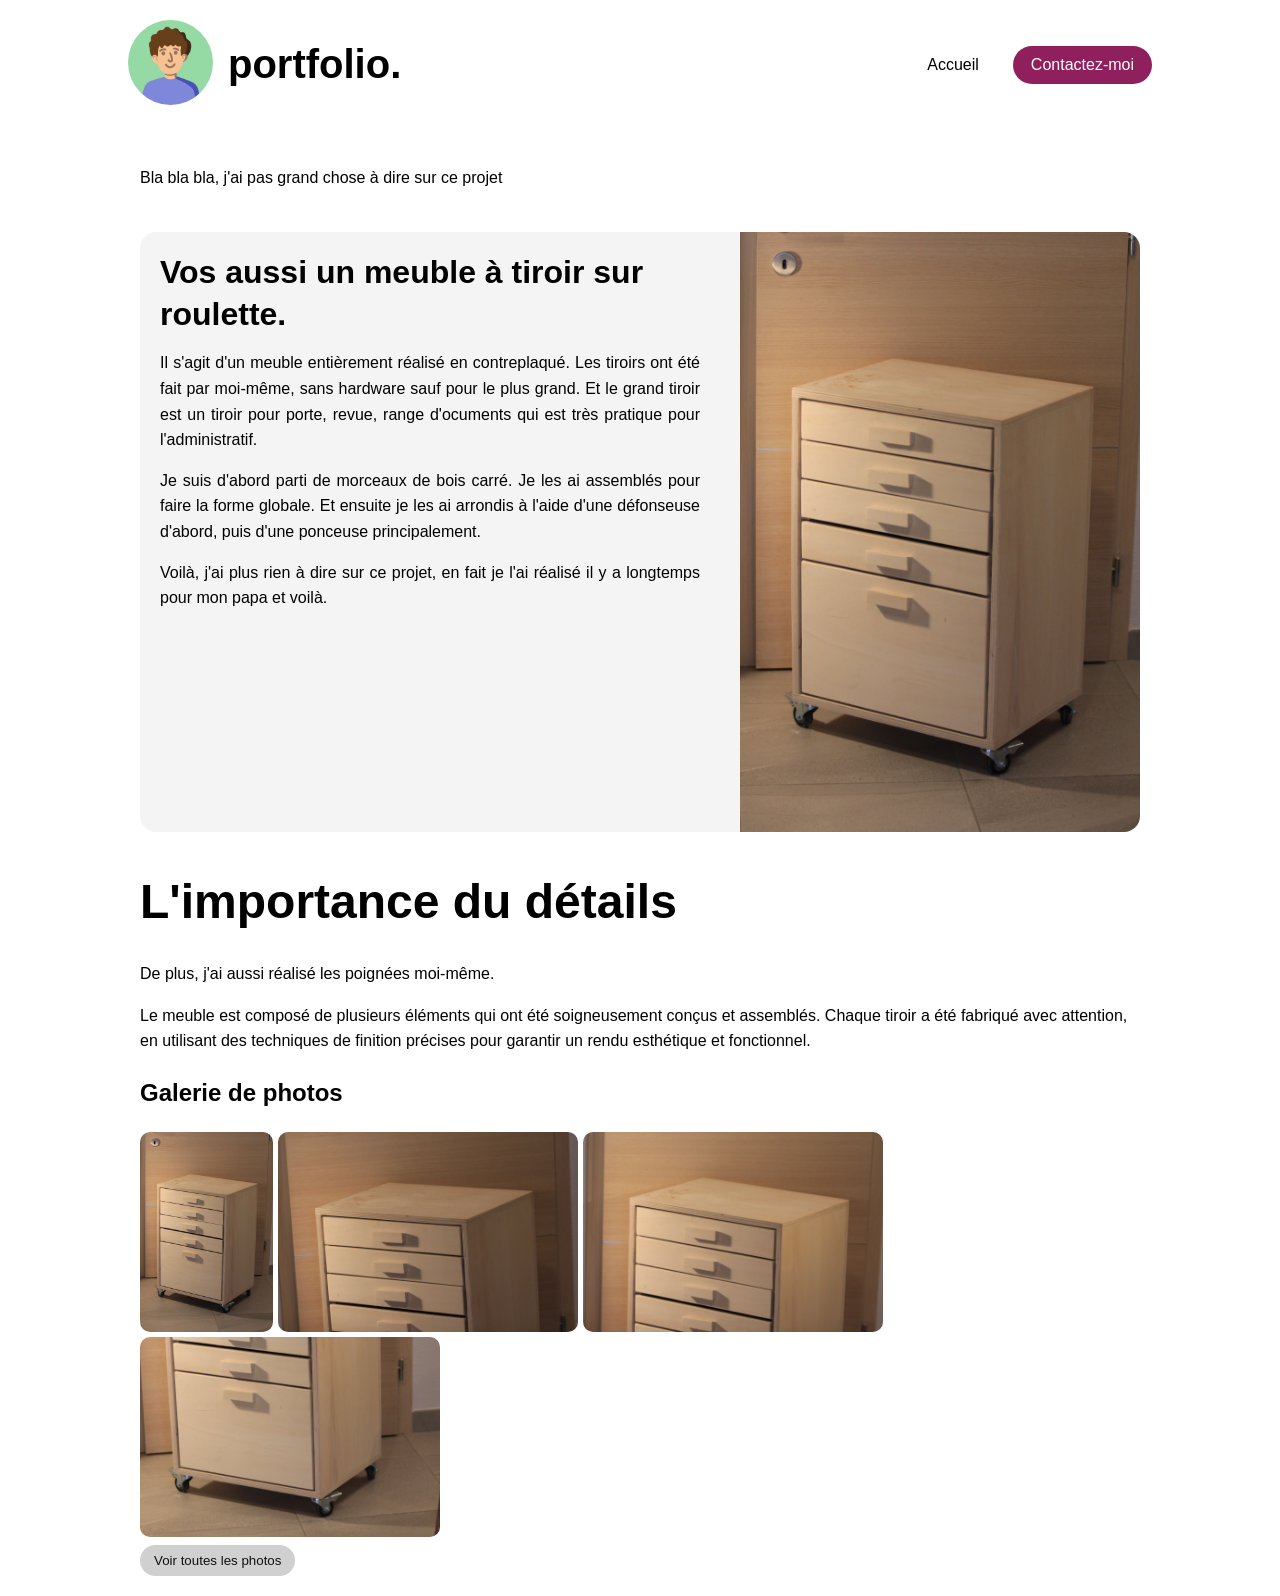
==== 1-html/projet-meuble-tirroir.html @ 9f95b2ad "3d" ====
<!DOCTYPE html>
<html lang="en">
<head>

<!-- Google tag (gtag.js) -->
<script async src="https://www.googletagmanager.com/gtag/js?id=G-CT20T6XKPM"></script>
<script>
  window.dataLayer = window.dataLayer || [];
  function gtag(){dataLayer.push(arguments);}
  gtag('js', new Date());

  gtag('config', 'G-CT20T6XKPM');
</script>

        <meta charset="UTF-8">
        <meta name="viewport" content="width=device-width, initial-scale=1.0">
        <title>Clément Ferrier</title>
        <link rel="stylesheet" href="../2-css/style.css">
        <link rel="icon" href="../4-image/avatar/avatar_vert.png" type="image/x-icon">
</head>
<body>
    <div class="header">
        <div class="header-left">
            <a href="../index.html" class="home-link">
                <img src="../4-image/avatar/avatar_vert.png" alt="Ma photo" class="avatar">
            </a>
            <h1>portfolio.</h1>
        </div>
        <div class="header-center"></div>
        <div class="header-right">
            <nav class="nav-links">
                <a href="../index.html">Accueil</a>
                <span class="nav-sep" aria-hidden="true"></span>
                <a class="contact-btn" id="contactBtn">Contactez-moi</a>
                <span id="email" style="display:none;">clement@example.com</span>
            </nav>
        </div>
    </div>
    <div class="contenu">
        <p>Bla bla bla, j'ai pas grand chose à dire sur ce projet</p>
        <br>
        <div class="main-photo-container">
            <div>
                <h1>Vos aussi un meuble à tiroir sur roulette.</h1>
                <p>Il s'agit d'un meuble entièrement réalisé en contreplaqué. Les tiroirs ont été fait par moi-même, sans hardware sauf pour le plus grand. Et le grand tiroir est un tiroir pour porte, revue, range d'ocuments qui est très pratique pour l'administratif.</p>               <p>Je suis d'abord parti de morceaux de bois carré. Je les ai assemblés pour faire la forme globale. Et ensuite je les ai arrondis à l'aide d'une défonseuse d'abord, puis d'une ponceuse principalement.</p>
                <p>Voilà, j'ai plus rien à dire sur ce projet, en fait je l'ai réalisé il y a longtemps pour mon papa et voilà.</p>
            </div>
            <img src="../4-image/photos-meuble-tirroirs/1.JPG" alt="Photo du me" class="main-photo">
        </div>
        <h1>L'importance du détails</h1>
        <p>De plus, j'ai aussi réalisé les poignées moi-même.   </p>
        <p>Le meuble est composé de plusieurs éléments qui ont été soigneusement conçus et assemblés. Chaque tiroir a été fabriqué avec attention, en utilisant des techniques de finition précises pour garantir un rendu esthétique et fonctionnel.</p>
        <h2>Galerie de photos</h2>
        <div class="gallery" id="stool-gallery">
          <img src="../4-image/photos-meuble-tirroirs/1.JPG" alt="Image 1" class="photo">
          <img src="../4-image/photos-meuble-tirroirs/2.JPG" alt="Image 2" class="photo">
          <img src="../4-image/photos-meuble-tirroirs/3.JPG" alt="Image 3" class="photo">
          <img src="../4-image/photos-meuble-tirroirs/4.JPG" alt="Image 4" class="photo">
          <img src="../4-image/photos-meuble-tirroirs/5.JPG" alt="Image 5" class="photo hidden">
          <img src="../4-image/photos-meuble-tirroirs/6.JPG" alt="Image 6" class="photo hidden">
          <img src="../4-image/photos-meuble-tirroirs/7.JPG" alt="Image 7" class="photo hidden">
          <img src="../4-image/photos-meuble-tirroirs/8.JPG" alt="Image 8" class="photo hidden">
          <img src="../4-image/photos-meuble-tirroirs/9.JPG" alt="Image 9" class="photo hidden">
          <img src="../4-image/photos-meuble-tirroirs/10.JPG" alt="Image 10" class="photo hidden">
          <img src="../4-image/photos-meuble-tirroirs/11.JPG" alt="Image 11" class="photo hidden">
          <img src="../4-image/photos-meuble-tirroirs/12.JPG" alt="Image 12" class="photo hidden">
          <img src="../4-image/photos-meuble-tirroirs/13.JPG" alt="Image 13" class="photo hidden">
          <img src="../4-image/photos-meuble-tirroirs/14.JPG" alt="Image 14" class="photo hidden">
            <img src="../4-image/photos-meuble-tirroirs/15.JPG" alt="Image 15" class="photo hidden">
            <img src="../4-image/photos-meuble-tirroirs/16.JPG" alt="Image 16" class="photo hidden">
            <img src="../4-image/photos-meuble-tirroirs/17.JPG" alt="Image 17" class="photo hidden">
            <img src="../4-image/photos-meuble-tirroirs/18.JPG" alt="Image 18" class="photo hidden">
            <img src="../4-image/photos-meuble-tirroirs/19.JPG" alt="Image 19" class="photo hidden">
            <img src="../4-image/photos-meuble-tirroirs/20.JPG" alt="Image 20" class="photo hidden">
            <img src="../4-image/photos-meuble-tirroirs/21.JPG" alt="Image 21" class="photo hidden">
        </div>
        <button id="showAllStoolPhotos" class="see-all" aria-expanded="false" aria-controls="stool-gallery" style="margin-top:8px;">Voir toutes les photos</button>
    </div>
   
    <div id="lightbox" class="lightbox">
  <span class="close">&times;</span>
  <img class="lightbox-img" src="">
  <div class="nav">
    <span class="prev">&#10094;</span>
    <span class="next">&#10095;</span>
  </div>
</div>

<script src="../3-js/script.js"></script>
<script src="../3-js/contact.js"></script>


</body>
</html>
---- 2-css/style.css ----
@font-face {
    font-family: "artdeco";
    src: url(5-font/Monoton-Regular.ttf);
}



.header {
  display: flex;
  align-items: center;
  justify-content: space-between;
  gap: 20px;
  width: 80%;
  padding: 16px;
  margin: 0 auto;
  flex-wrap: wrap;
  font-family: "helvetica", sans-serif;
}

.header-left {
  display: flex;
  align-items: center;
  gap: 15px;
  font-family: "helvetica", sans-serif;
}

.header-left h1 {
  margin: 0;
  font-size: 28px;
  white-space: nowrap;
  font-family: "helvetica", sans-serif;
}

@media (min-width: 700px) {
  .header-left h1 { font-size: 40px; }
}

.header-center {
  display: none;
}

.header-right {
  display: flex;
  align-items: center;
}

.nav-links {
  display: flex;
  gap: 8px;
  align-items: center;
}

.nav-links a {
  text-decoration: none;
  color: #000000;
  font-weight: 500;
  transition: color 0.3s;
  padding: 10px 18px;
  border-radius: 20px;
}

.nav-links a:not(.contact-btn):hover {
  color: #666666;
  background-color: #f0f0f0;
}

.contact-btn {

  cursor: pointer;
  background-color: rgb(144, 31, 93);
  color: white !important;
  padding: 8px 15px;
  border-radius: 20px;
  text-decoration: none;
  font-weight: 500;
}

.contact-btn:hover {
  background-color: rgba(144, 31, 93, 0.635);
  color: white;
}

.contact-btn {
  position: relative;
}

.contenu {
    width: 100%;
    max-width: 1000px;
    margin: 0 auto;
    padding: 20px;
    line-height: 1.6;
    color: #000000;
    justify-content: center;
    font-family: "arial", sans-serif;
}

.contenu h1 {
    font-size: 3em;
    margin-bottom: 20px;
    font-family: "arial", sans-serif;
}

/* About / profile styling (no frame) */
.about {
  padding: 0;
  margin-bottom: 12px;
}
.about h1, .about h2 {
  margin: 0 0 10px 0;
}
.about p {
  text-align: justify;
  margin: 0 0 10px 0;
  color: #222222;
}
.about .skills {
  display: flex;
  gap: 12px;
  flex-wrap: wrap;
  margin-top: 10px;
}
.skill-badge {
  background: #f3f5fb;
  color: #1f2a63;
  padding: 6px 10px;
  border-radius: 999px;
  font-size: 0.9rem;
}

/* Project button styled like skill badge */
.project-button {
  display: inline-flex;
  align-items: center;
  gap: 6px;
  background: #d0d0d0;
  color: white;
  padding: 8px 14px;
  border-radius: 999px;
  font-size: 0.9rem;
  text-decoration: none;
  transition: background-color 0.3s, color 0.3s;
  margin-top: 15px;
  width: fit-content;
}

.project-button:hover {
  background: #b8b8b8;
  color: white;
}

.project-button img {
  width: 16px;
  height: 16px;
}
.avatar {
  width: 85px;         
  height: 85px;         
  border-radius: 50%;    
  object-fit: cover; 
  zoom: 1;    
  transition: transform 0.5s;
}
.avatar:hover {
  transform: scale(1.05);
}

.gallery {
  display: flex;
  flex-wrap: wrap;
  gap: 5px;
}
.gallery img {
  width: auto;
  height: 200px;
  object-fit: contain;
  border-radius: 10px;
  transition: transform 0.5s;
}
.gallery img:hover {
  transform: scale(1.05);
}

/* Hidden state management for progressive galleries */
.hidden { display: none; }

/* Button styling to reveal all photos across projects */
.see-all {
  display: inline-flex;
  align-items: center;
  justify-content: center;
  gap: 6px;
  padding: 8px 14px;
  background: #d0d0d0;
  color: #111;
  border-radius: 999px;
  border: none;
  cursor: pointer;
  font-weight: 500;
}
.see-all:hover { background: #b8b8b8; }
a {
    text-decoration: none;
}
a:visited {
    color: rgb(27, 27, 61);
}


.main-photo-container {
  display: flex;
  background-color: #f4f4f4;
  border-radius: 16px;
  overflow: hidden;
  gap: 0;
  margin-bottom: 20px;
  position: relative;
  z-index: 1;
  transition: transform 0.3s;
  flex-direction: column; /* mobile-first */
}

.main-photo-container > div:first-child {
  flex: 1;
  padding: 20px;
  display: flex;
  flex-direction: column;
}

.main-photo-container h1 {
  margin: 0 20px 0 0;
  font-size: 2em;
  line-height: 1.3;
}

.main-photo-container p {
  margin: 15px 20px 0 0;
  text-align: justify;
  font-size: 1em;
}

.main-photo {
  width: 100%;
  height: auto;
  min-height: 240px;
  object-fit: cover;
  border-radius: 0;
}

/* Reversed layout: photo left, text right */
.main-photo-container-reversed {
  display: flex;
  flex-direction: column; /* mobile-first */
}

.main-photo-container-reversed > div:first-child {
  padding: 20px;
}

.main-photo-container-reversed h1 {
  margin: 0 0 0 20px;
}

.main-photo-container-reversed p {
  margin: 15px 0 0 20px;
}

/* Remove scale on hover; use gradient shadow on the wrapper */
.main-photo-container:hover {
  transform: scale(1.02);
}



.lightbox {
  display: none;           /* cachée par défaut */
  position: fixed;
  top: 0; left: 0;
  width: 100%; height: 100%;
  background: rgba(0,0,0,0.8);
  justify-content: center;
  align-items: center;
  z-index: 1000;
}

.lightbox-img {
  max-width: 90%;
  max-height: 90%;
  border-radius: 20px;

}

.lightbox .close {
  position: absolute;
  top: 20px;
  right: 30px;
  font-size: 40px;
  color: white;
  cursor: pointer;
}

.lightbox .nav span {
  position: absolute;
  top: 50%;
  font-size: 50px;
  color: white;
  cursor: pointer;
  user-select: none;
}

.lightbox .prev { left: 30px; }
.lightbox .next { right: 30px; }

/* =========================
   CAROUSEL
========================= */

.carousel {
  max-width: 1100px;
  margin: 100px auto;
  position: relative;
}

.carousel-viewport {
  overflow: hidden;
  width: 100%;
}

.carousel-track {
  display: flex;
  align-items: center;
  transition: transform 0.5s cubic-bezier(.4,0,.2,1);
}

/* Slide */

.carousel-slide {
  flex: 0 0 33.3333%;
  display: flex;
  justify-content: center;
  transition: transform 0.4s ease;
}

.carousel-slide img {
  width: 80%;
  height: auto;       /* laisser la hauteur s'adapter */
  max-height: 420px;  /* limite si besoin */
  object-fit: contain; /* ne coupe jamais l'image */
  transition: transform 0.4s ease;
}

/* Image centrale plus grande */
.carousel-slide.active img {
  transform: scale(1.3); /* légèrement plus grande sans couper */
}


/* Hover bubble */

.carousel-slide {
  position: relative;
}

.carousel-slide .hover-bubble {
  position: absolute;
  bottom: 30px;
  background: rgba(225, 225, 225, 0.543);
  backdrop-filter: blur(6px);
  color: rgb(0, 0, 0);
  padding: 10px 18px;
  font-size: 14px;
  border-radius: 20px;
  opacity: 0;
  transform: translateY(10px);
  transition: all 0.3s ease;
  pointer-events: none;
  font-family: Arial, Helvetica, sans-serif;
}

.carousel-slide:hover .hover-bubble {
  opacity: 1;
  transform: translateY(0);
}

/* Navigation buttons */

.carousel-btn {
  position: absolute;
  top: 50%;
  transform: translateY(-50%);
  background: black;
  color: white;
  border: none;
  width: 45px;
  height: 45px;
  border-radius: 50%;
  cursor: pointer;
  font-size: 18px;
  transition: all 0.3s ease;
}

.carousel-btn:hover {
  background: #333;
}

.carousel-btn.prev {
  left: -60px;
}

.carousel-btn.next {
  right: -60px;
}

/* Dots */

.carousel-dots {
  display: flex;
  justify-content: center;
  margin-top: 40px;
  gap: 10px;
}

.carousel-dots button {
  width: 8px;
  height: 8px;
  border-radius: 50%;
  background: #bbb;
  border: none;
  cursor: pointer;
  transition: all 0.3s ease;
}

.carousel-dots button.active {
  background: black;
  transform: scale(1.4);
}

/* Mobile */

@media (max-width: 768px) {
  .carousel-slide {
    flex: 0 0 100%;
  }

  .carousel-slide img {
    width: 90%;
    height: 320px;
  }

  .carousel-btn {
    display: none;
  }
}



@media (min-width: 900px) {
  .header { padding: 20px; }
  .header-left h1 { font-size: 40px; }
  .main-photo-container { flex-direction: row; }
  .main-photo { width: 40%; }
  .main-photo-container > div:first-child { padding: 20px; }
  .main-photo-container-reversed { flex-direction: row-reverse; }
  .main-photo-container-reversed > div:first-child { padding: 20px; }
  .carousel-slide {
    flex: 0 0 calc((100% - 16px) / 3);
    height: 320px;
  }
}

/* On s'assure que le site n'a pas de marges bizarres */
body, html {
  margin: 0;
  padding: 0;
  font-family: 'Inter', sans-serif; /* Très Apple */
}

/* La zone de scroll : plus 'height' est grand, plus le scroll est long */
.scroll-section {
  position: relative;
  height: 120vh; /* 4 fois la hauteur de l'écran */
  background-color: #ffffff;
}

/* Le container qui reste fixe */
.sticky-container {
  position: sticky;
  top: 0;
  width: 100%;
  height: 100vh; /* Prend tout l'écran */
  overflow: hidden;
}

/* On force Spline à remplir tout le container */
spline-viewer {
  width: 100% !important;
  height: 100% !important;
}

.content {
  position: relative;
  z-index: 2; /* Pour passer devant le tabouret */
  pointer-events: none; /* TRÈS IMPORTANT : permet de continuer à scroller même si la souris est sur le texte */
}

.step {
  height: 100vh; /* Chaque bloc de texte prend toute la hauteur de l'écran */
  display: flex;
  flex-direction: column;
  justify-content: center; /* Centre le texte verticalement */
  align-items: center; /* Centre le texte horizontalement */
  text-align: center;
  padding: 0 10%;
}

.step h2 {
  font-size: 4rem;
  font-weight: 700;
  margin-bottom: 1rem;
  color: #1d1d1f; /* Le noir Apple */
}

.step p {
  font-size: 1.5rem;
  color: #86868b; /* Le gris secondaire Apple */
}
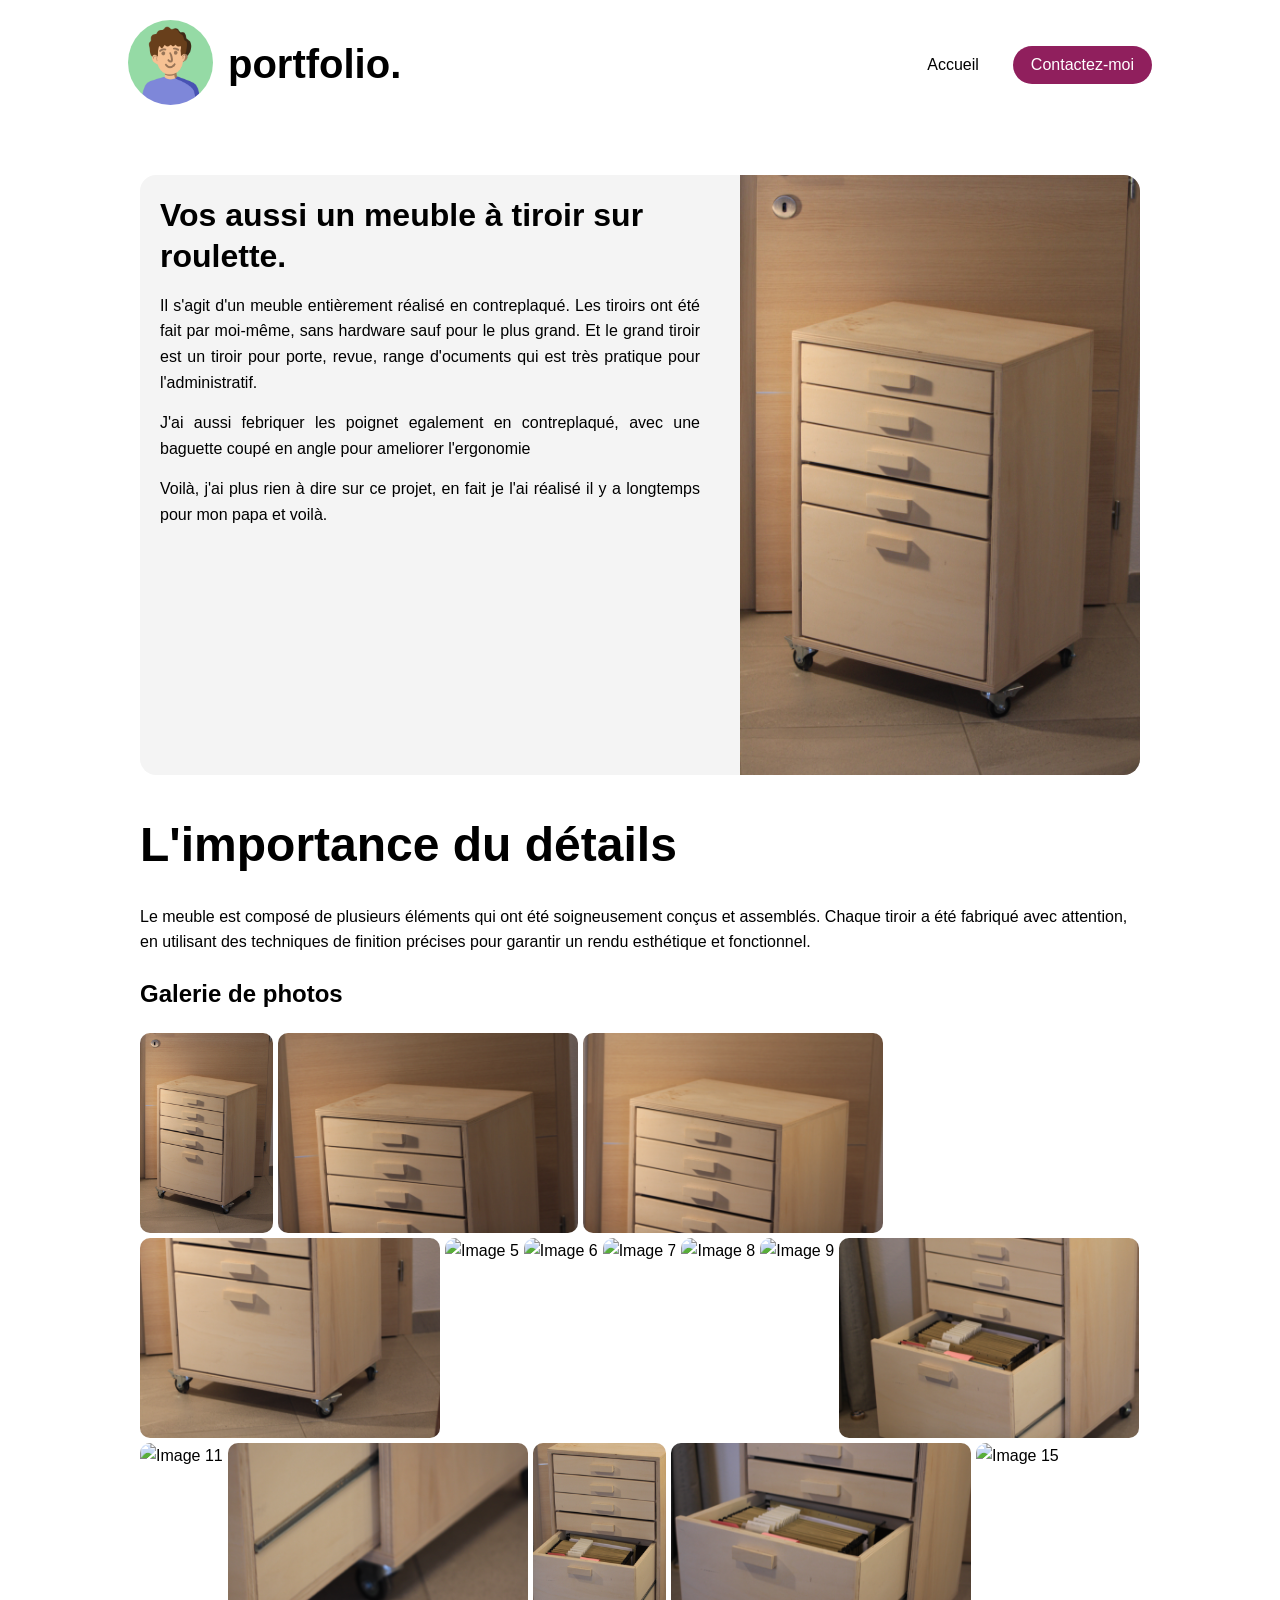
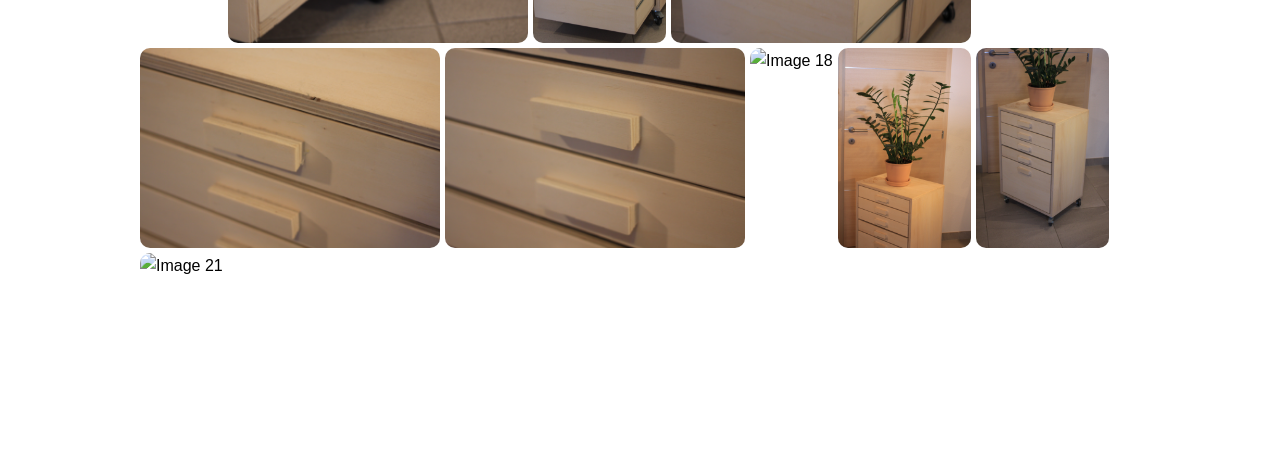
==== commit 358dfe70: "modif bayrou" ====
--- a/1-html/projet-meuble-tirroir.html
+++ b/1-html/projet-meuble-tirroir.html
@@ -37,18 +37,17 @@
         </div>
     </div>
     <div class="contenu">
-        <p>Bla bla bla, j'ai pas grand chose à dire sur ce projet</p>
+        
         <br>
         <div class="main-photo-container">
             <div>
                 <h1>Vos aussi un meuble à tiroir sur roulette.</h1>
-                <p>Il s'agit d'un meuble entièrement réalisé en contreplaqué. Les tiroirs ont été fait par moi-même, sans hardware sauf pour le plus grand. Et le grand tiroir est un tiroir pour porte, revue, range d'ocuments qui est très pratique pour l'administratif.</p>               <p>Je suis d'abord parti de morceaux de bois carré. Je les ai assemblés pour faire la forme globale. Et ensuite je les ai arrondis à l'aide d'une défonseuse d'abord, puis d'une ponceuse principalement.</p>
+                <p>Il s'agit d'un meuble entièrement réalisé en contreplaqué. Les tiroirs ont été fait par moi-même, sans hardware sauf pour le plus grand. Et le grand tiroir est un tiroir pour porte, revue, range d'ocuments qui est très pratique pour l'administratif.</p>               <p>J'ai aussi febriquer les poignet egalement en contreplaqué, avec une baguette coupé en angle pour ameliorer l'ergonomie</p>
                 <p>Voilà, j'ai plus rien à dire sur ce projet, en fait je l'ai réalisé il y a longtemps pour mon papa et voilà.</p>
             </div>
             <img src="../4-image/photos-meuble-tirroirs/1.JPG" alt="Photo du me" class="main-photo">
         </div>
         <h1>L'importance du détails</h1>
-        <p>De plus, j'ai aussi réalisé les poignées moi-même.   </p>
         <p>Le meuble est composé de plusieurs éléments qui ont été soigneusement conçus et assemblés. Chaque tiroir a été fabriqué avec attention, en utilisant des techniques de finition précises pour garantir un rendu esthétique et fonctionnel.</p>
         <h2>Galerie de photos</h2>
         <div class="gallery" id="stool-gallery">
@@ -56,25 +55,24 @@
           <img src="../4-image/photos-meuble-tirroirs/2.JPG" alt="Image 2" class="photo">
           <img src="../4-image/photos-meuble-tirroirs/3.JPG" alt="Image 3" class="photo">
           <img src="../4-image/photos-meuble-tirroirs/4.JPG" alt="Image 4" class="photo">
-          <img src="../4-image/photos-meuble-tirroirs/5.JPG" alt="Image 5" class="photo hidden">
-          <img src="../4-image/photos-meuble-tirroirs/6.JPG" alt="Image 6" class="photo hidden">
-          <img src="../4-image/photos-meuble-tirroirs/7.JPG" alt="Image 7" class="photo hidden">
-          <img src="../4-image/photos-meuble-tirroirs/8.JPG" alt="Image 8" class="photo hidden">
-          <img src="../4-image/photos-meuble-tirroirs/9.JPG" alt="Image 9" class="photo hidden">
-          <img src="../4-image/photos-meuble-tirroirs/10.JPG" alt="Image 10" class="photo hidden">
-          <img src="../4-image/photos-meuble-tirroirs/11.JPG" alt="Image 11" class="photo hidden">
-          <img src="../4-image/photos-meuble-tirroirs/12.JPG" alt="Image 12" class="photo hidden">
-          <img src="../4-image/photos-meuble-tirroirs/13.JPG" alt="Image 13" class="photo hidden">
-          <img src="../4-image/photos-meuble-tirroirs/14.JPG" alt="Image 14" class="photo hidden">
-            <img src="../4-image/photos-meuble-tirroirs/15.JPG" alt="Image 15" class="photo hidden">
-            <img src="../4-image/photos-meuble-tirroirs/16.JPG" alt="Image 16" class="photo hidden">
-            <img src="../4-image/photos-meuble-tirroirs/17.JPG" alt="Image 17" class="photo hidden">
-            <img src="../4-image/photos-meuble-tirroirs/18.JPG" alt="Image 18" class="photo hidden">
-            <img src="../4-image/photos-meuble-tirroirs/19.JPG" alt="Image 19" class="photo hidden">
-            <img src="../4-image/photos-meuble-tirroirs/20.JPG" alt="Image 20" class="photo hidden">
-            <img src="../4-image/photos-meuble-tirroirs/21.JPG" alt="Image 21" class="photo hidden">
+          <img src="../4-image/photos-meuble-tirroirs/5.JPG" alt="Image 5" class="photo">
+          <img src="../4-image/photos-meuble-tirroirs/6.JPG" alt="Image 6" class="photo">
+          <img src="../4-image/photos-meuble-tirroirs/7.JPG" alt="Image 7" class="photo">
+          <img src="../4-image/photos-meuble-tirroirs/8.JPG" alt="Image 8" class="photo">
+          <img src="../4-image/photos-meuble-tirroirs/9.JPG" alt="Image 9" class="photo">
+          <img src="../4-image/photos-meuble-tirroirs/10.JPG" alt="Image 10" class="photo">
+          <img src="../4-image/photos-meuble-tirroirs/11.JPG" alt="Image 11" class="photo">
+          <img src="../4-image/photos-meuble-tirroirs/12.JPG" alt="Image 12" class="photo">
+          <img src="../4-image/photos-meuble-tirroirs/13.JPG" alt="Image 13" class="photo">
+          <img src="../4-image/photos-meuble-tirroirs/14.JPG" alt="Image 14" class="photo">
+            <img src="../4-image/photos-meuble-tirroirs/15.JPG" alt="Image 15" class="photo">
+            <img src="../4-image/photos-meuble-tirroirs/16.JPG" alt="Image 16" class="photo">
+            <img src="../4-image/photos-meuble-tirroirs/17.JPG" alt="Image 17" class="photo">
+            <img src="../4-image/photos-meuble-tirroirs/18.JPG" alt="Image 18" class="photo">
+            <img src="../4-image/photos-meuble-tirroirs/19.JPG" alt="Image 19" class="photo">
+            <img src="../4-image/photos-meuble-tirroirs/20.JPG" alt="Image 20" class="photo">
+            <img src="../4-image/photos-meuble-tirroirs/21.JPG" alt="Image 21" class="photo">
         </div>
-        <button id="showAllStoolPhotos" class="see-all" aria-expanded="false" aria-controls="stool-gallery" style="margin-top:8px;">Voir toutes les photos</button>
     </div>
    
     <div id="lightbox" class="lightbox">
